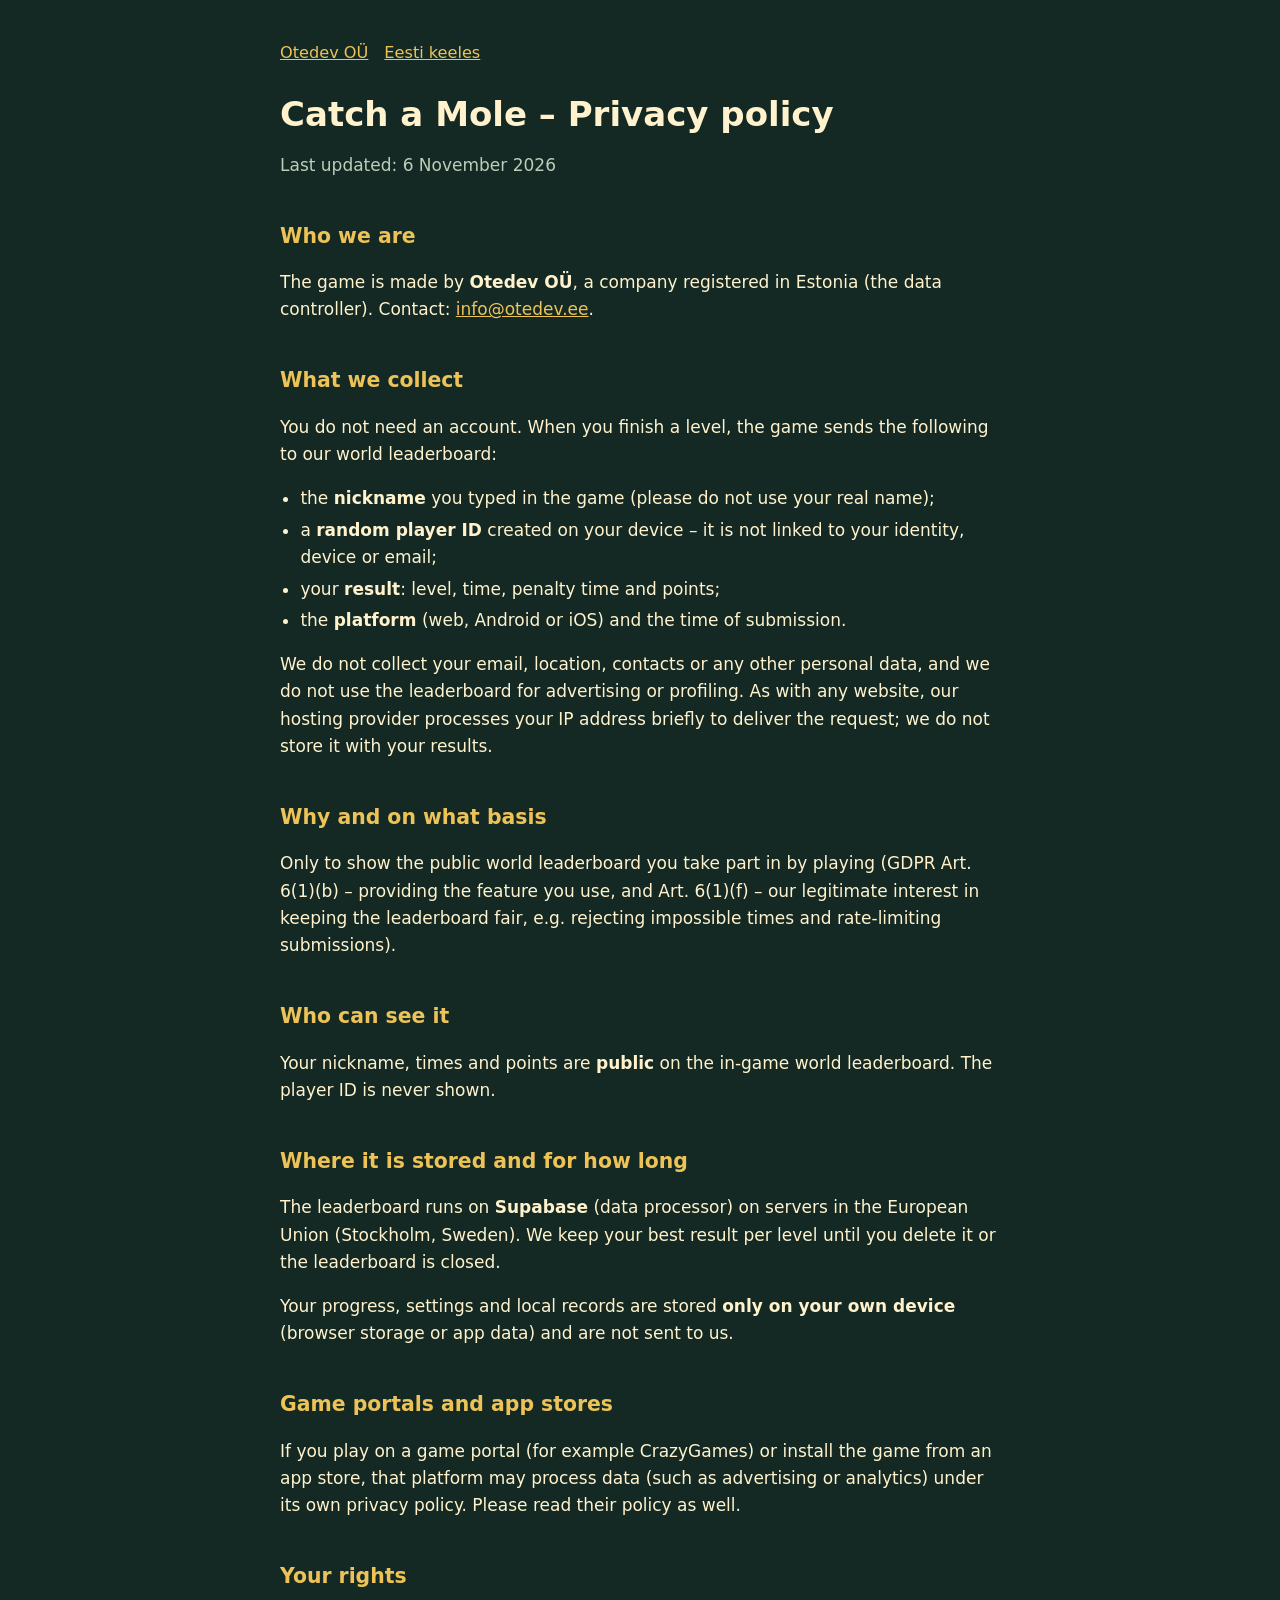
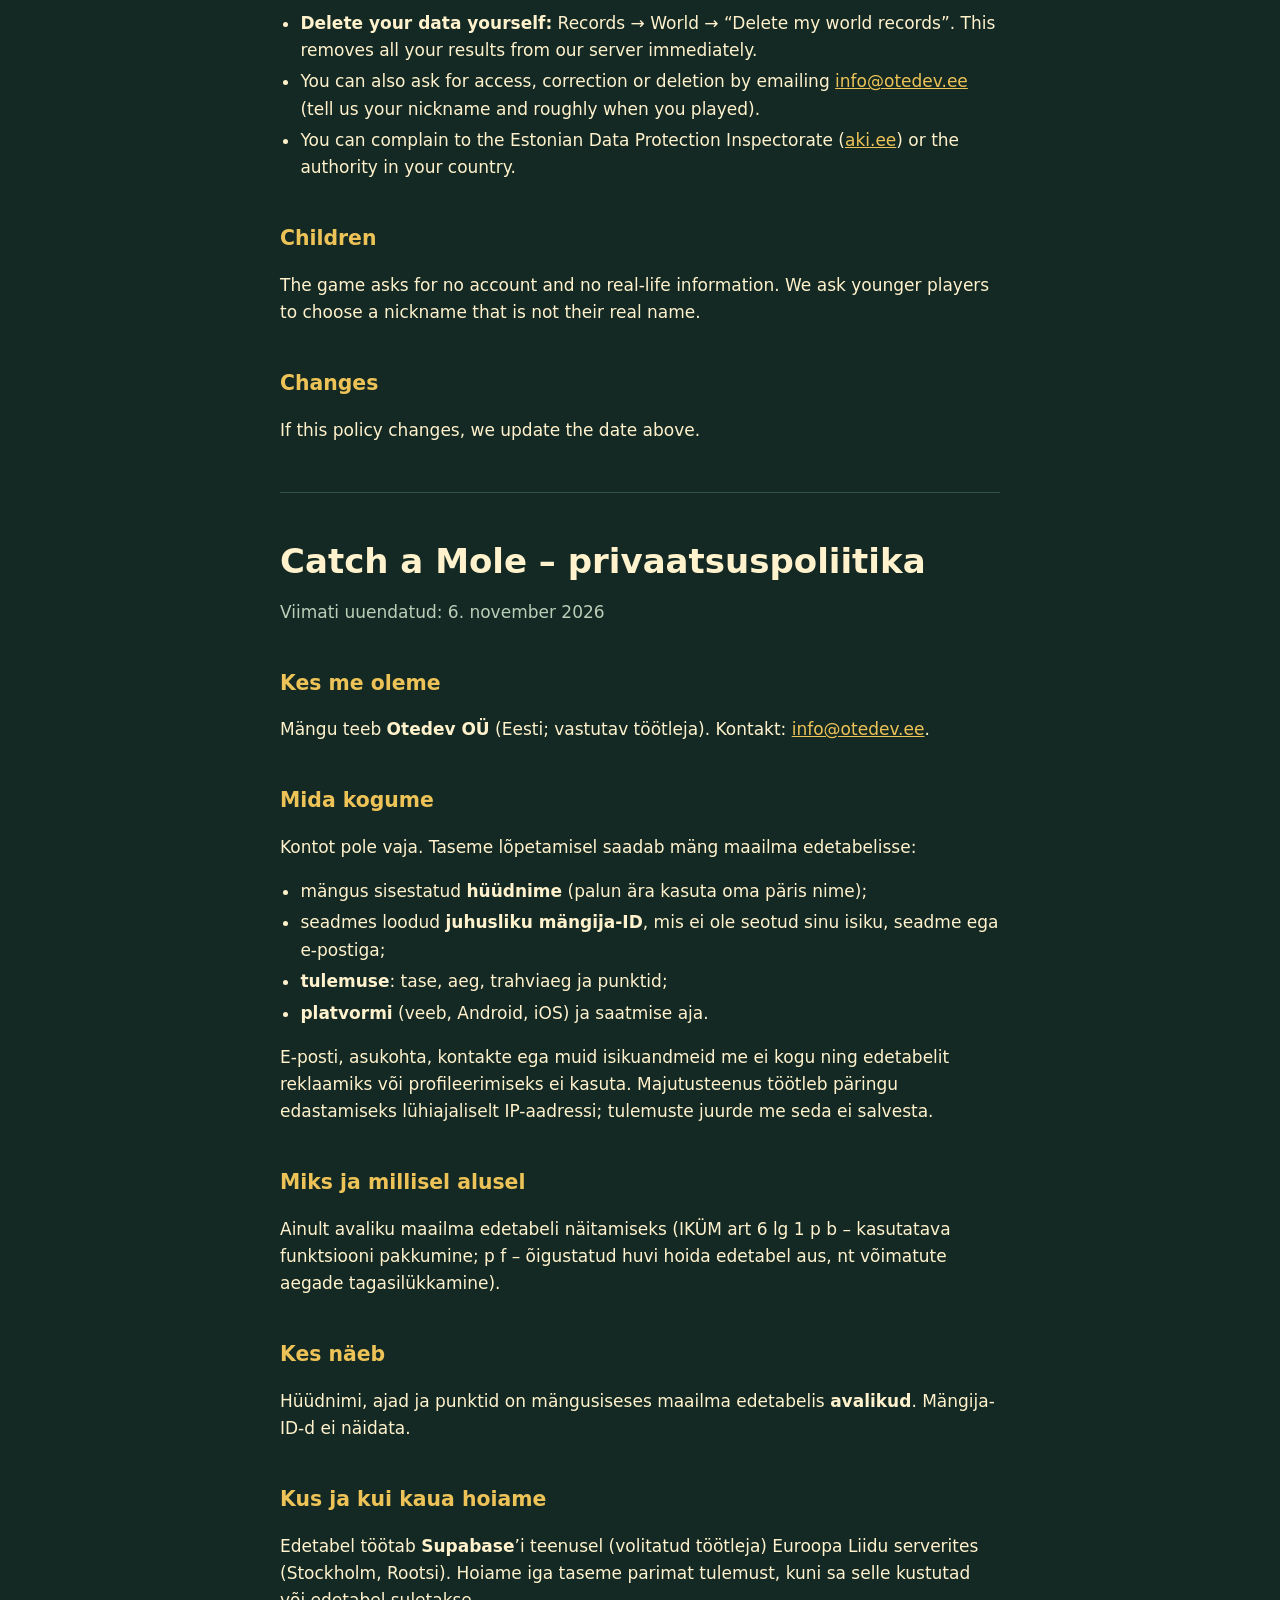
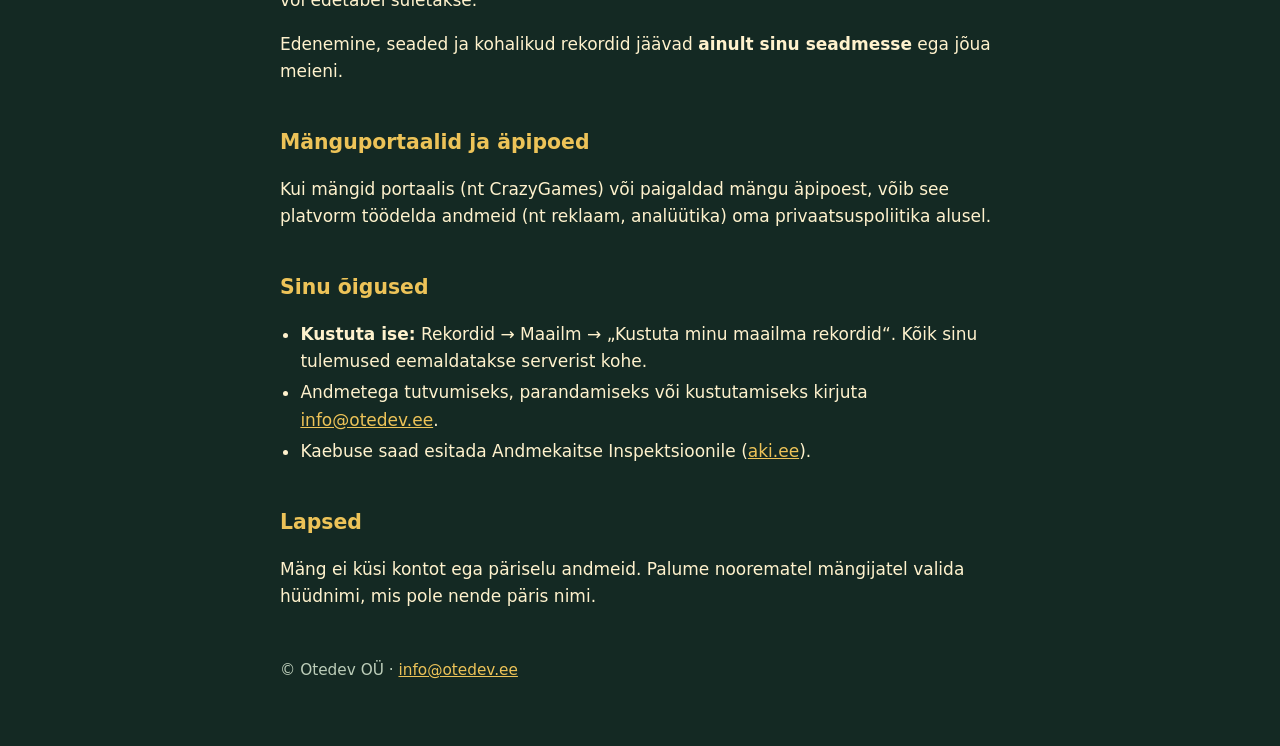
==== catch-a-mole/privacy/index.html @ 14038b04 "Otedev OÜ website and Catch a Mole privacy policy Co-Authored-By: Claude Opus 5.5 <noreply@anthropic" ====
<!doctype html>
<html lang="en">
<head>
<meta charset="utf-8"><meta name="viewport" content="width=device-width,initial-scale=1">
<title>Catch a Mole – Privacy policy | Otedev OÜ</title>
<link rel="stylesheet" href="/style.css">
</head>
<body>
<nav><a href="/">Otedev OÜ</a><a href="#et">Eesti keeles</a></nav>
<h1>Catch a Mole – Privacy policy</h1>
<p class="muted">Last updated: 6 November 2026</p>

<h2>Who we are</h2>
<p>The game is made by <strong>Otedev OÜ</strong>, a company registered in Estonia (the data controller).
Contact: <a href="mailto:info@otedev.ee">info@otedev.ee</a>.</p>

<h2>What we collect</h2>
<p>You do not need an account. When you finish a level, the game sends the following to our world leaderboard:</p>
<ul>
<li>the <strong>nickname</strong> you typed in the game (please do not use your real name);</li>
<li>a <strong>random player ID</strong> created on your device – it is not linked to your identity, device or email;</li>
<li>your <strong>result</strong>: level, time, penalty time and points;</li>
<li>the <strong>platform</strong> (web, Android or iOS) and the time of submission.</li>
</ul>
<p>We do not collect your email, location, contacts or any other personal data, and we do not use the leaderboard for advertising or profiling.
As with any website, our hosting provider processes your IP address briefly to deliver the request; we do not store it with your results.</p>

<h2>Why and on what basis</h2>
<p>Only to show the public world leaderboard you take part in by playing (GDPR Art. 6(1)(b) – providing the feature you use,
and Art. 6(1)(f) – our legitimate interest in keeping the leaderboard fair, e.g. rejecting impossible times and rate-limiting submissions).</p>

<h2>Who can see it</h2>
<p>Your nickname, times and points are <strong>public</strong> on the in-game world leaderboard. The player ID is never shown.</p>

<h2>Where it is stored and for how long</h2>
<p>The leaderboard runs on <strong>Supabase</strong> (data processor) on servers in the European Union (Stockholm, Sweden).
We keep your best result per level until you delete it or the leaderboard is closed.</p>
<p>Your progress, settings and local records are stored <strong>only on your own device</strong> (browser storage or app data) and are not sent to us.</p>

<h2>Game portals and app stores</h2>
<p>If you play on a game portal (for example CrazyGames) or install the game from an app store, that platform may process data
(such as advertising or analytics) under its own privacy policy. Please read their policy as well.</p>

<h2>Your rights</h2>
<ul>
<li><strong>Delete your data yourself:</strong> Records → World → “Delete my world records”. This removes all your results from our server immediately.</li>
<li>You can also ask for access, correction or deletion by emailing <a href="mailto:info@otedev.ee">info@otedev.ee</a> (tell us your nickname and roughly when you played).</li>
<li>You can complain to the Estonian Data Protection Inspectorate (<a href="https://www.aki.ee">aki.ee</a>) or the authority in your country.</li>
</ul>

<h2>Children</h2>
<p>The game asks for no account and no real-life information. We ask younger players to choose a nickname that is not their real name.</p>

<h2>Changes</h2>
<p>If this policy changes, we update the date above.</p>

<hr id="et">

<h1>Catch a Mole – privaatsuspoliitika</h1>
<p class="muted">Viimati uuendatud: 6. november 2026</p>

<h2>Kes me oleme</h2>
<p>Mängu teeb <strong>Otedev OÜ</strong> (Eesti; vastutav töötleja). Kontakt: <a href="mailto:info@otedev.ee">info@otedev.ee</a>.</p>

<h2>Mida kogume</h2>
<p>Kontot pole vaja. Taseme lõpetamisel saadab mäng maailma edetabelisse:</p>
<ul>
<li>mängus sisestatud <strong>hüüdnime</strong> (palun ära kasuta oma päris nime);</li>
<li>seadmes loodud <strong>juhusliku mängija-ID</strong>, mis ei ole seotud sinu isiku, seadme ega e-postiga;</li>
<li><strong>tulemuse</strong>: tase, aeg, trahviaeg ja punktid;</li>
<li><strong>platvormi</strong> (veeb, Android, iOS) ja saatmise aja.</li>
</ul>
<p>E-posti, asukohta, kontakte ega muid isikuandmeid me ei kogu ning edetabelit reklaamiks või profileerimiseks ei kasuta.
Majutusteenus töötleb päringu edastamiseks lühiajaliselt IP-aadressi; tulemuste juurde me seda ei salvesta.</p>

<h2>Miks ja millisel alusel</h2>
<p>Ainult avaliku maailma edetabeli näitamiseks (IKÜM art 6 lg 1 p b – kasutatava funktsiooni pakkumine; p f – õigustatud huvi hoida edetabel aus, nt võimatute aegade tagasilükkamine).</p>

<h2>Kes näeb</h2>
<p>Hüüdnimi, ajad ja punktid on mängusiseses maailma edetabelis <strong>avalikud</strong>. Mängija-ID-d ei näidata.</p>

<h2>Kus ja kui kaua hoiame</h2>
<p>Edetabel töötab <strong>Supabase</strong>’i teenusel (volitatud töötleja) Euroopa Liidu serverites (Stockholm, Rootsi).
Hoiame iga taseme parimat tulemust, kuni sa selle kustutad või edetabel suletakse.</p>
<p>Edenemine, seaded ja kohalikud rekordid jäävad <strong>ainult sinu seadmesse</strong> ega jõua meieni.</p>

<h2>Mänguportaalid ja äpipoed</h2>
<p>Kui mängid portaalis (nt CrazyGames) või paigaldad mängu äpipoest, võib see platvorm töödelda andmeid (nt reklaam, analüütika) oma privaatsuspoliitika alusel.</p>

<h2>Sinu õigused</h2>
<ul>
<li><strong>Kustuta ise:</strong> Rekordid → Maailm → „Kustuta minu maailma rekordid“. Kõik sinu tulemused eemaldatakse serverist kohe.</li>
<li>Andmetega tutvumiseks, parandamiseks või kustutamiseks kirjuta <a href="mailto:info@otedev.ee">info@otedev.ee</a>.</li>
<li>Kaebuse saad esitada Andmekaitse Inspektsioonile (<a href="https://www.aki.ee">aki.ee</a>).</li>
</ul>

<h2>Lapsed</h2>
<p>Mäng ei küsi kontot ega päriselu andmeid. Palume noorematel mängijatel valida hüüdnimi, mis pole nende päris nimi.</p>

<footer>© Otedev OÜ · <a href="mailto:info@otedev.ee">info@otedev.ee</a></footer>
</body>
</html>
---- style.css ----
:root{--bg:#142923;--card:#1d3a31;--ink:#fff2cd;--muted:#bccdb9;--accent:#edc358}
*{box-sizing:border-box}html{background:var(--bg);color:var(--ink);font:17px/1.6 system-ui,-apple-system,"Segoe UI",sans-serif}
body{margin:0 auto;max-width:760px;padding:40px 20px 64px}
a{color:var(--accent)}h1{font-size:2rem;line-height:1.2;margin:0 0 .3em}h2{font-size:1.2rem;margin:2em 0 .4em;color:var(--accent)}
.muted{color:var(--muted)}.card{background:var(--card);border-radius:14px;padding:20px 22px;margin:18px 0}
nav{font-size:.95rem;margin-bottom:28px}nav a{margin-right:16px}
ul{padding-left:1.2em}li{margin:.25em 0}hr{border:0;border-top:1px solid #2f5246;margin:48px 0}
footer{margin-top:48px;font-size:.9rem;color:var(--muted)}
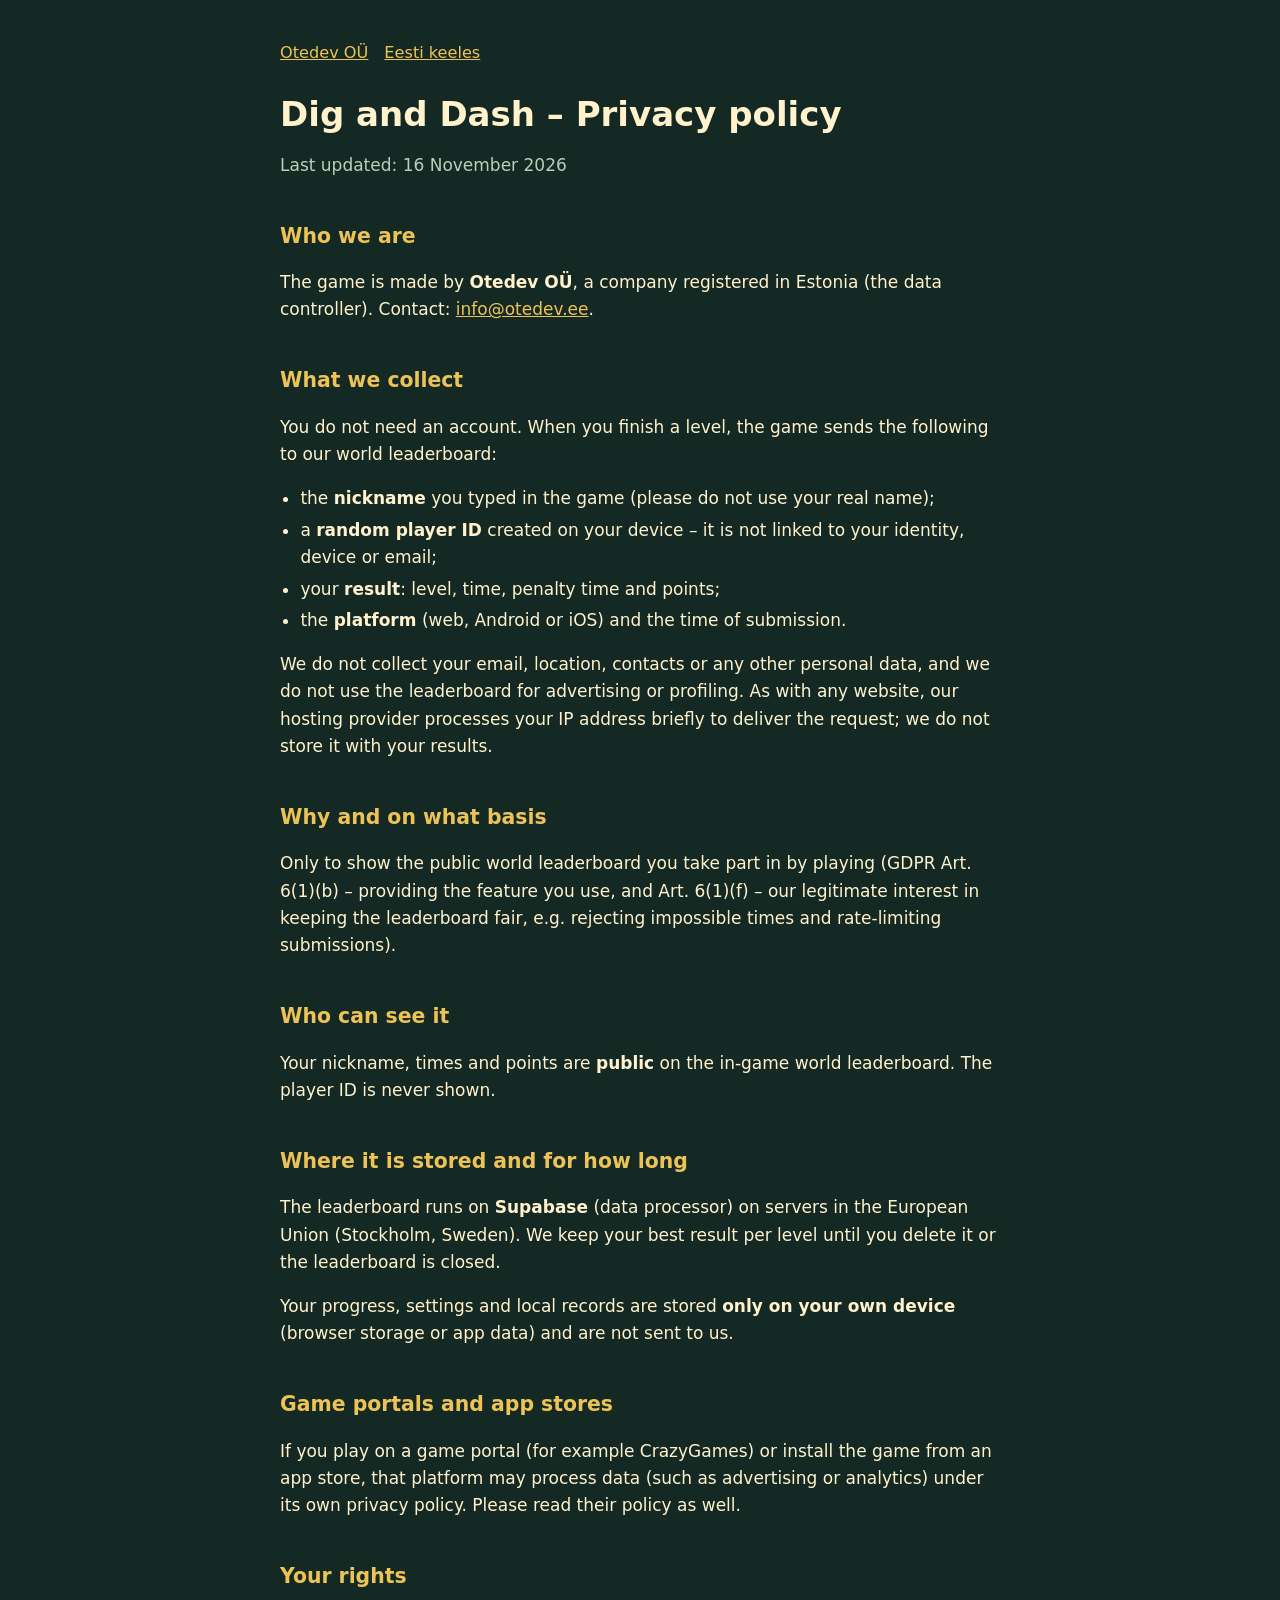
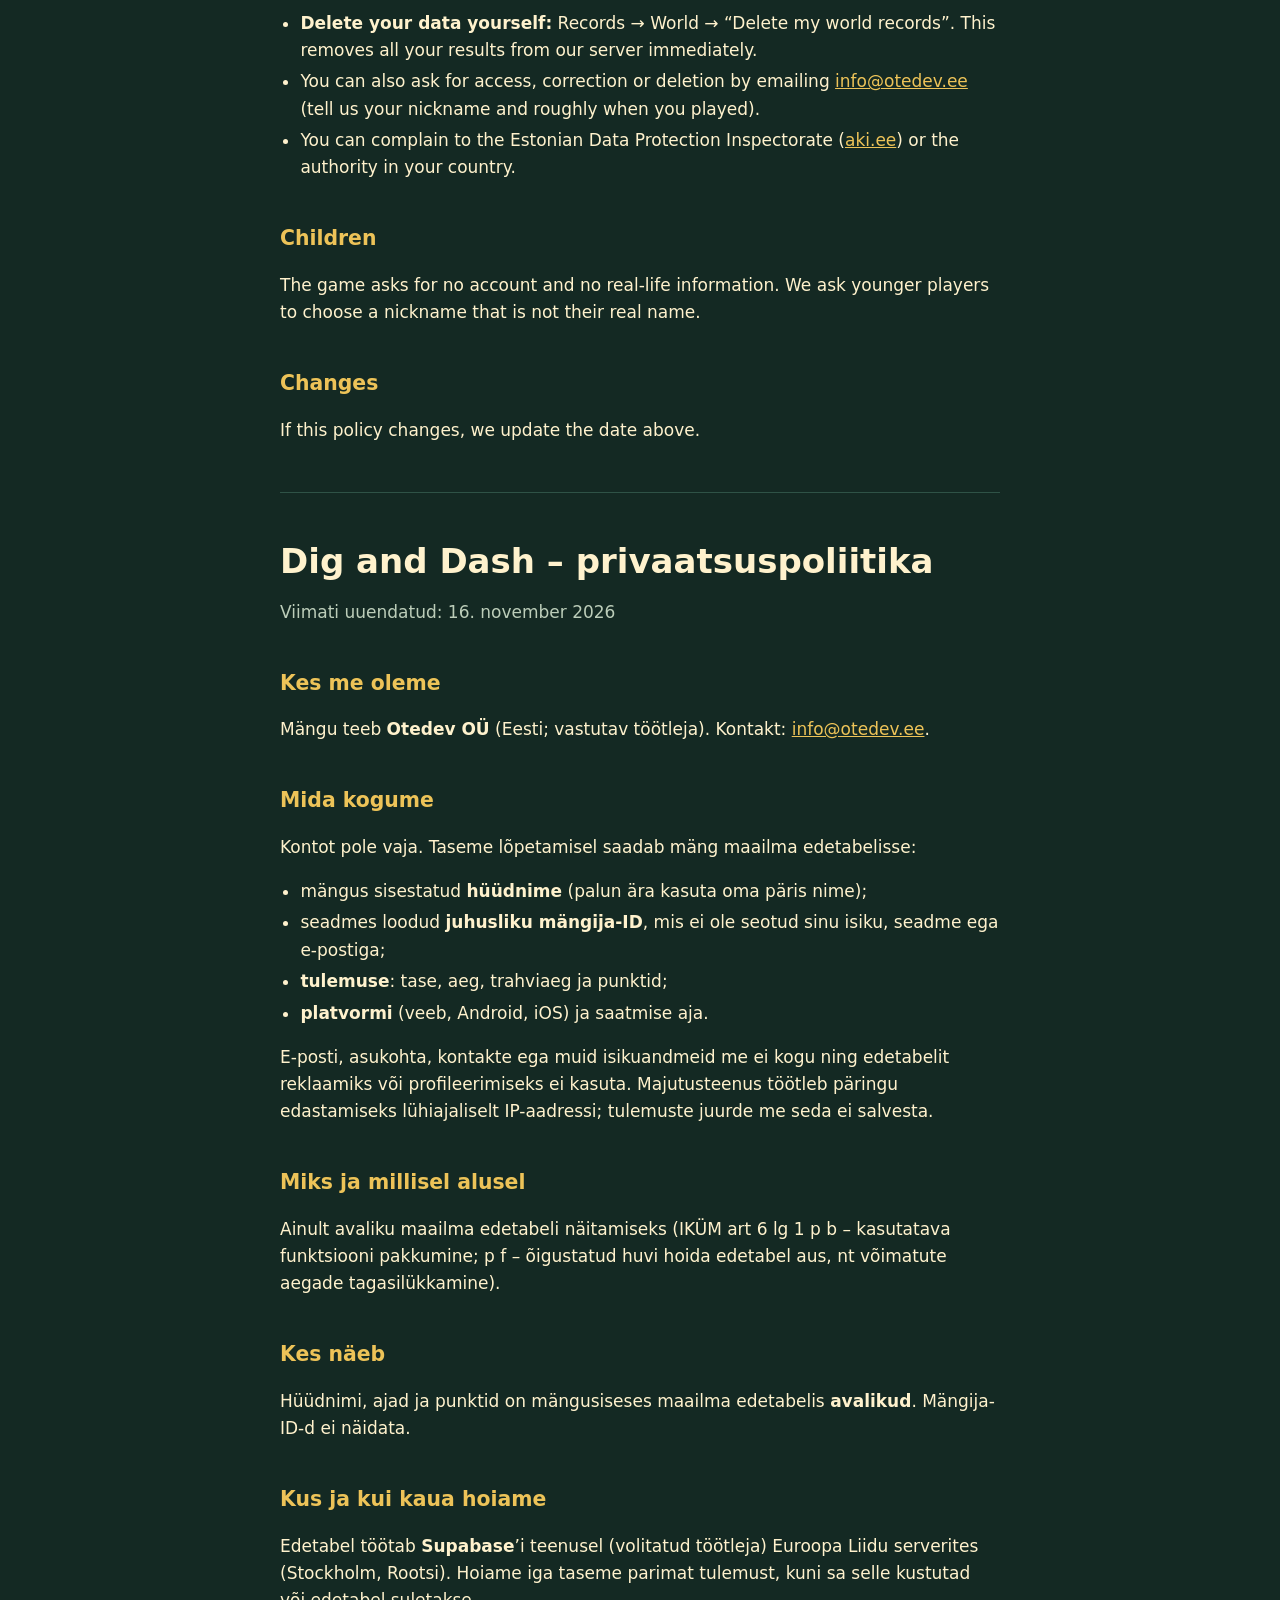
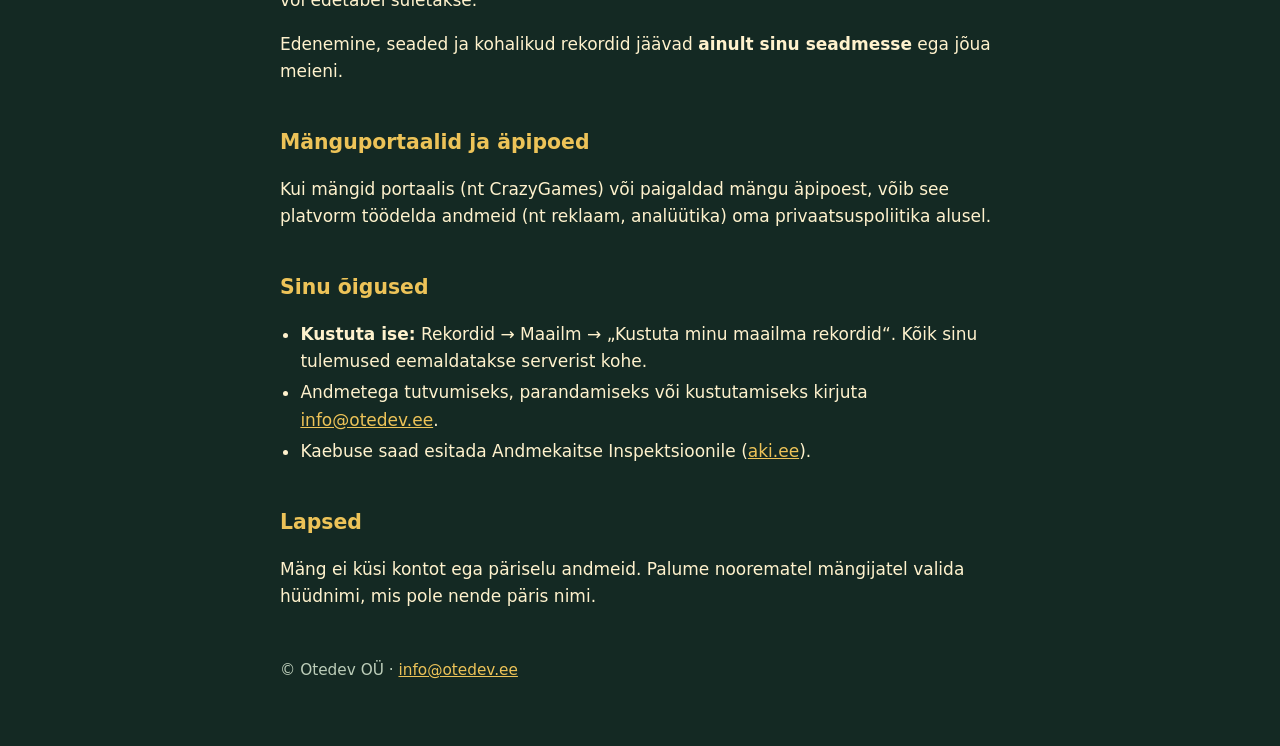
==== commit 58642a32: "Rename the game to Dig and Dash and preserve the old privacy link" ====
--- a/catch-a-mole/privacy/index.html
+++ b/catch-a-mole/privacy/index.html
@@ -1,102 +1,11 @@
 <!doctype html>
 <html lang="en">
 <head>
-<meta charset="utf-8"><meta name="viewport" content="width=device-width,initial-scale=1">
-<title>Catch a Mole – Privacy policy | Otedev OÜ</title>
-<link rel="stylesheet" href="/style.css">
+<meta charset="utf-8">
+<meta name="viewport" content="width=device-width,initial-scale=1">
+<title>Dig and Dash – Privacy policy | Otedev OÜ</title>
+<link rel="canonical" href="https://otedev.ee/dig-and-dash/privacy/">
+<meta http-equiv="refresh" content="0; url=/dig-and-dash/privacy/">
 </head>
-<body>
-<nav><a href="/">Otedev OÜ</a><a href="#et">Eesti keeles</a></nav>
-<h1>Catch a Mole – Privacy policy</h1>
-<p class="muted">Last updated: 6 November 2026</p>
-
-<h2>Who we are</h2>
-<p>The game is made by <strong>Otedev OÜ</strong>, a company registered in Estonia (the data controller).
-Contact: <a href="mailto:info@otedev.ee">info@otedev.ee</a>.</p>
-
-<h2>What we collect</h2>
-<p>You do not need an account. When you finish a level, the game sends the following to our world leaderboard:</p>
-<ul>
-<li>the <strong>nickname</strong> you typed in the game (please do not use your real name);</li>
-<li>a <strong>random player ID</strong> created on your device – it is not linked to your identity, device or email;</li>
-<li>your <strong>result</strong>: level, time, penalty time and points;</li>
-<li>the <strong>platform</strong> (web, Android or iOS) and the time of submission.</li>
-</ul>
-<p>We do not collect your email, location, contacts or any other personal data, and we do not use the leaderboard for advertising or profiling.
-As with any website, our hosting provider processes your IP address briefly to deliver the request; we do not store it with your results.</p>
-
-<h2>Why and on what basis</h2>
-<p>Only to show the public world leaderboard you take part in by playing (GDPR Art. 6(1)(b) – providing the feature you use,
-and Art. 6(1)(f) – our legitimate interest in keeping the leaderboard fair, e.g. rejecting impossible times and rate-limiting submissions).</p>
-
-<h2>Who can see it</h2>
-<p>Your nickname, times and points are <strong>public</strong> on the in-game world leaderboard. The player ID is never shown.</p>
-
-<h2>Where it is stored and for how long</h2>
-<p>The leaderboard runs on <strong>Supabase</strong> (data processor) on servers in the European Union (Stockholm, Sweden).
-We keep your best result per level until you delete it or the leaderboard is closed.</p>
-<p>Your progress, settings and local records are stored <strong>only on your own device</strong> (browser storage or app data) and are not sent to us.</p>
-
-<h2>Game portals and app stores</h2>
-<p>If you play on a game portal (for example CrazyGames) or install the game from an app store, that platform may process data
-(such as advertising or analytics) under its own privacy policy. Please read their policy as well.</p>
-
-<h2>Your rights</h2>
-<ul>
-<li><strong>Delete your data yourself:</strong> Records → World → “Delete my world records”. This removes all your results from our server immediately.</li>
-<li>You can also ask for access, correction or deletion by emailing <a href="mailto:info@otedev.ee">info@otedev.ee</a> (tell us your nickname and roughly when you played).</li>
-<li>You can complain to the Estonian Data Protection Inspectorate (<a href="https://www.aki.ee">aki.ee</a>) or the authority in your country.</li>
-</ul>
-
-<h2>Children</h2>
-<p>The game asks for no account and no real-life information. We ask younger players to choose a nickname that is not their real name.</p>
-
-<h2>Changes</h2>
-<p>If this policy changes, we update the date above.</p>
-
-<hr id="et">
-
-<h1>Catch a Mole – privaatsuspoliitika</h1>
-<p class="muted">Viimati uuendatud: 6. november 2026</p>
-
-<h2>Kes me oleme</h2>
-<p>Mängu teeb <strong>Otedev OÜ</strong> (Eesti; vastutav töötleja). Kontakt: <a href="mailto:info@otedev.ee">info@otedev.ee</a>.</p>
-
-<h2>Mida kogume</h2>
-<p>Kontot pole vaja. Taseme lõpetamisel saadab mäng maailma edetabelisse:</p>
-<ul>
-<li>mängus sisestatud <strong>hüüdnime</strong> (palun ära kasuta oma päris nime);</li>
-<li>seadmes loodud <strong>juhusliku mängija-ID</strong>, mis ei ole seotud sinu isiku, seadme ega e-postiga;</li>
-<li><strong>tulemuse</strong>: tase, aeg, trahviaeg ja punktid;</li>
-<li><strong>platvormi</strong> (veeb, Android, iOS) ja saatmise aja.</li>
-</ul>
-<p>E-posti, asukohta, kontakte ega muid isikuandmeid me ei kogu ning edetabelit reklaamiks või profileerimiseks ei kasuta.
-Majutusteenus töötleb päringu edastamiseks lühiajaliselt IP-aadressi; tulemuste juurde me seda ei salvesta.</p>
-
-<h2>Miks ja millisel alusel</h2>
-<p>Ainult avaliku maailma edetabeli näitamiseks (IKÜM art 6 lg 1 p b – kasutatava funktsiooni pakkumine; p f – õigustatud huvi hoida edetabel aus, nt võimatute aegade tagasilükkamine).</p>
-
-<h2>Kes näeb</h2>
-<p>Hüüdnimi, ajad ja punktid on mängusiseses maailma edetabelis <strong>avalikud</strong>. Mängija-ID-d ei näidata.</p>
-
-<h2>Kus ja kui kaua hoiame</h2>
-<p>Edetabel töötab <strong>Supabase</strong>’i teenusel (volitatud töötleja) Euroopa Liidu serverites (Stockholm, Rootsi).
-Hoiame iga taseme parimat tulemust, kuni sa selle kustutad või edetabel suletakse.</p>
-<p>Edenemine, seaded ja kohalikud rekordid jäävad <strong>ainult sinu seadmesse</strong> ega jõua meieni.</p>
-
-<h2>Mänguportaalid ja äpipoed</h2>
-<p>Kui mängid portaalis (nt CrazyGames) või paigaldad mängu äpipoest, võib see platvorm töödelda andmeid (nt reklaam, analüütika) oma privaatsuspoliitika alusel.</p>
-
-<h2>Sinu õigused</h2>
-<ul>
-<li><strong>Kustuta ise:</strong> Rekordid → Maailm → „Kustuta minu maailma rekordid“. Kõik sinu tulemused eemaldatakse serverist kohe.</li>
-<li>Andmetega tutvumiseks, parandamiseks või kustutamiseks kirjuta <a href="mailto:info@otedev.ee">info@otedev.ee</a>.</li>
-<li>Kaebuse saad esitada Andmekaitse Inspektsioonile (<a href="https://www.aki.ee">aki.ee</a>).</li>
-</ul>
-
-<h2>Lapsed</h2>
-<p>Mäng ei küsi kontot ega päriselu andmeid. Palume noorematel mängijatel valida hüüdnimi, mis pole nende päris nimi.</p>
-
-<footer>© Otedev OÜ · <a href="mailto:info@otedev.ee">info@otedev.ee</a></footer>
-</body>
+<body><p><a href="/dig-and-dash/privacy/">Dig and Dash – Privacy policy / Privaatsuspoliitika</a></p></body>
 </html>
